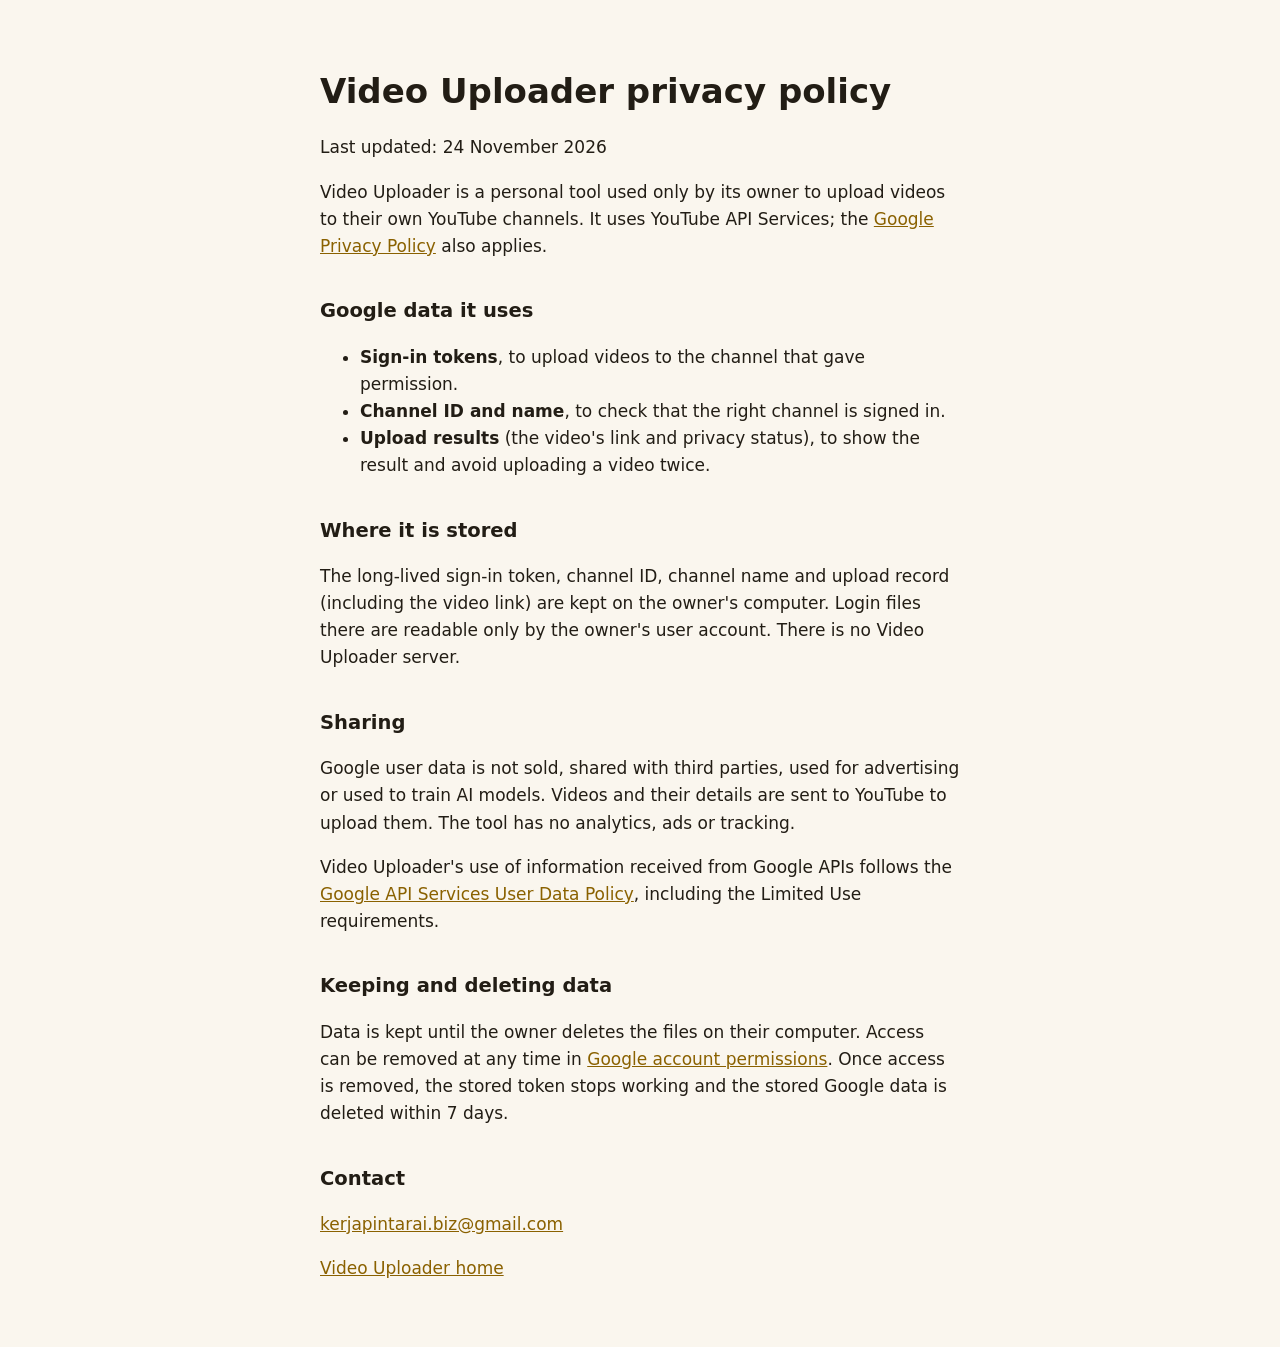
==== privacy.html @ f5502919 "Home page and privacy policy" ====
<!doctype html>
<html lang="en">
<head>
<meta charset="utf-8"><meta name="viewport" content="width=device-width, initial-scale=1">
<title>Video Uploader privacy policy</title><link rel="stylesheet" href="style.css">
</head>
<body>
<h1>Video Uploader privacy policy</h1>
<p>Last updated: 24 November 2026</p>
<p>Video Uploader is a personal tool used only by its owner to upload videos to their own YouTube channels. It uses YouTube API Services; the <a href="https://policies.google.com/privacy">Google Privacy Policy</a> also applies.</p>
<h2>Google data it uses</h2>
<ul>
<li><b>Sign-in tokens</b>, to upload videos to the channel that gave permission.</li>
<li><b>Channel ID and name</b>, to check that the right channel is signed in.</li>
<li><b>Upload results</b> (the video's link and privacy status), to show the result and avoid uploading a video twice.</li>
</ul>
<h2>Where it is stored</h2>
<p>The long-lived sign-in token, channel ID, channel name and upload record (including the video link) are kept on the owner's computer. Login files there are readable only by the owner's user account. There is no Video Uploader server.</p>
<h2>Sharing</h2>
<p>Google user data is not sold, shared with third parties, used for advertising or used to train AI models. Videos and their details are sent to YouTube to upload them. The tool has no analytics, ads or tracking.</p>
<p>Video Uploader's use of information received from Google APIs follows the <a href="https://developers.google.com/terms/api-services-user-data-policy">Google API Services User Data Policy</a>, including the Limited Use requirements.</p>
<h2>Keeping and deleting data</h2>
<p>Data is kept until the owner deletes the files on their computer. Access can be removed at any time in <a href="https://myaccount.google.com/permissions">Google account permissions</a>. Once access is removed, the stored token stops working and the stored Google data is deleted within 7 days.</p>
<h2>Contact</h2>
<p><a href="mailto:kerjapintarai.biz@gmail.com">kerjapintarai.biz@gmail.com</a></p>
<p><a href="index.html">Video Uploader home</a></p>
</body>
</html>
---- style.css ----
:root { color-scheme: light dark; }
body { max-width: 640px; margin: 0 auto; padding: 48px 20px; font: 17px/1.6 system-ui, sans-serif; background: #faf6ee; color: #221d15; }
h1 { line-height: 1.2; } h2 { margin-top: 1.8em; font-size: 1.15em; }
a { color: #8a6100; }
@media (prefers-color-scheme: dark) { body { background: #191611; color: #eee6d8; } a { color: #e6b54a; } }
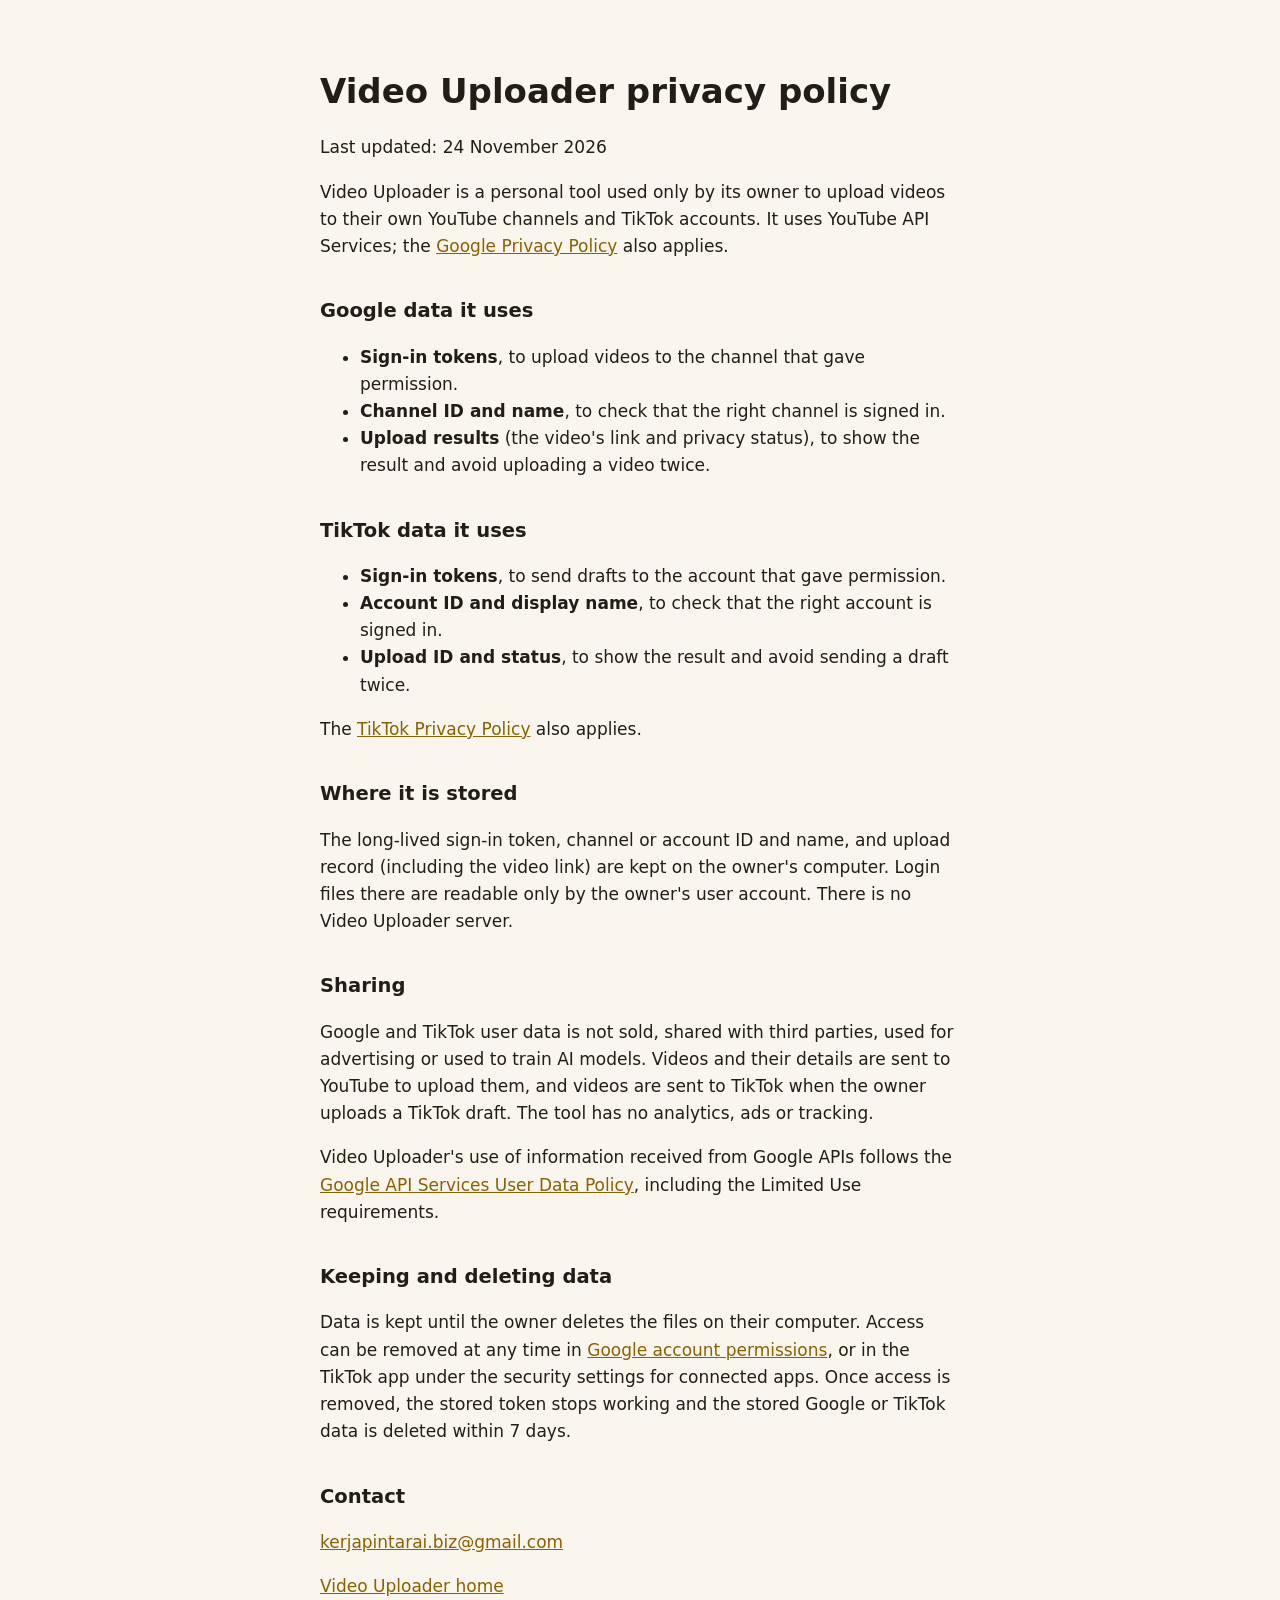
==== commit de7e0590: "Add TikTok details, terms page and site verification" ====
--- a/privacy.html
+++ b/privacy.html
@@ -7,20 +7,27 @@
 <body>
 <h1>Video Uploader privacy policy</h1>
 <p>Last updated: 24 November 2026</p>
-<p>Video Uploader is a personal tool used only by its owner to upload videos to their own YouTube channels. It uses YouTube API Services; the <a href="https://policies.google.com/privacy">Google Privacy Policy</a> also applies.</p>
+<p>Video Uploader is a personal tool used only by its owner to upload videos to their own YouTube channels and TikTok accounts. It uses YouTube API Services; the <a href="https://policies.google.com/privacy">Google Privacy Policy</a> also applies.</p>
 <h2>Google data it uses</h2>
 <ul>
 <li><b>Sign-in tokens</b>, to upload videos to the channel that gave permission.</li>
 <li><b>Channel ID and name</b>, to check that the right channel is signed in.</li>
 <li><b>Upload results</b> (the video's link and privacy status), to show the result and avoid uploading a video twice.</li>
 </ul>
+<h2>TikTok data it uses</h2>
+<ul>
+<li><b>Sign-in tokens</b>, to send drafts to the account that gave permission.</li>
+<li><b>Account ID and display name</b>, to check that the right account is signed in.</li>
+<li><b>Upload ID and status</b>, to show the result and avoid sending a draft twice.</li>
+</ul>
+<p>The <a href="https://www.tiktok.com/legal/privacy-policy">TikTok Privacy Policy</a> also applies.</p>
 <h2>Where it is stored</h2>
-<p>The long-lived sign-in token, channel ID, channel name and upload record (including the video link) are kept on the owner's computer. Login files there are readable only by the owner's user account. There is no Video Uploader server.</p>
+<p>The long-lived sign-in token, channel or account ID and name, and upload record (including the video link) are kept on the owner's computer. Login files there are readable only by the owner's user account. There is no Video Uploader server.</p>
 <h2>Sharing</h2>
-<p>Google user data is not sold, shared with third parties, used for advertising or used to train AI models. Videos and their details are sent to YouTube to upload them. The tool has no analytics, ads or tracking.</p>
+<p>Google and TikTok user data is not sold, shared with third parties, used for advertising or used to train AI models. Videos and their details are sent to YouTube to upload them, and videos are sent to TikTok when the owner uploads a TikTok draft. The tool has no analytics, ads or tracking.</p>
 <p>Video Uploader's use of information received from Google APIs follows the <a href="https://developers.google.com/terms/api-services-user-data-policy">Google API Services User Data Policy</a>, including the Limited Use requirements.</p>
 <h2>Keeping and deleting data</h2>
-<p>Data is kept until the owner deletes the files on their computer. Access can be removed at any time in <a href="https://myaccount.google.com/permissions">Google account permissions</a>. Once access is removed, the stored token stops working and the stored Google data is deleted within 7 days.</p>
+<p>Data is kept until the owner deletes the files on their computer. Access can be removed at any time in <a href="https://myaccount.google.com/permissions">Google account permissions</a>, or in the TikTok app under the security settings for connected apps. Once access is removed, the stored token stops working and the stored Google or TikTok data is deleted within 7 days.</p>
 <h2>Contact</h2>
 <p><a href="mailto:kerjapintarai.biz@gmail.com">kerjapintarai.biz@gmail.com</a></p>
 <p><a href="index.html">Video Uploader home</a></p>
